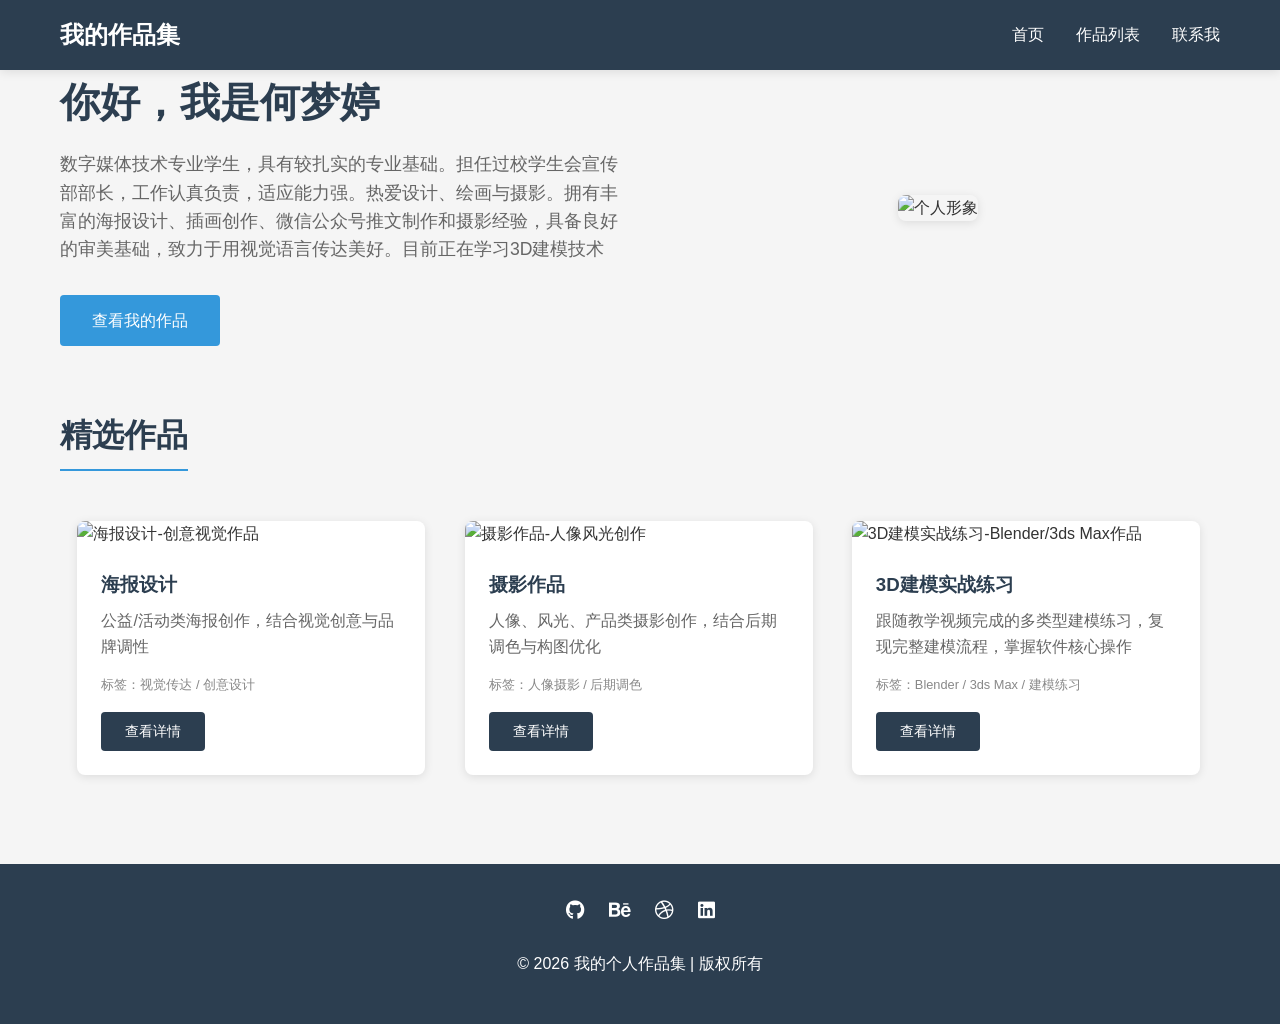
==== index.html @ 2df8d317 "上传作品集网站文件" ====
<!DOCTYPE html>
<html lang="zh-CN">
<head>
    <meta charset="UTF-8">
    <meta name="viewport" content="width=device-width, initial-scale=1.0">
    <title>个人作品集 - 首页</title>
    <link rel="stylesheet" href="css/style.css">
    <link rel="stylesheet" href="https://cdnjs.cloudflare.com/ajax/libs/font-awesome/6.4.0/css/all.min.css">
</head>
<body>
<!-- 导航栏 -->
<header>
    <div class="container">
        <nav class="navbar">
            <a href="index.html" class="logo">我的作品集</a>
            <ul class="nav-links">
                <li><a href="index.html">首页</a></li>
                <li><a href="works.html">作品列表</a></li>
                <li><a href="contact.html">联系我</a></li>
            </ul>
        </nav>
    </div>
</header>

<!-- 主内容区 -->
<main class="container">
    <section class="hero">
        <div class="hero-content">
            <h1>你好，我是何梦婷</h1>
            <p>数字媒体技术专业学生，具有较扎实的专业基础。担任过校学生会宣传部部长，工作认真负责，适应能力强。热爱设计、绘画与摄影。拥有丰富的海报设计、插画创作、微信公众号推文制作和摄影经验，具备良好的审美基础，致力于用视觉语言传达美好。目前正在学习3D建模技术</p>
            <a href="works.html" class="cta-btn">查看我的作品</a>
        </div>
        <div class="hero-img">
            <img src="/MyPortfolio/images/author.jpg" alt="个人形象">
        </div>
    </section>

    <section class="featured-works">
        <h2 class="section-title">精选作品</h2>
        <div class="works-container">
            <div class="work-card">
                <img src="/MyPortfolio/images/haibao/金陵诗韵.png" alt="海报设计-创意视觉作品">
                <div class="work-card-content">
                    <h3>海报设计</h3>
                    <p>公益/活动类海报创作，结合视觉创意与品牌调性</p>
                    <p class="small-text" style="font-size:0.8rem; color:#888;">标签：视觉传达 / 创意设计</p>
                    <a href="work-detail-poster.html" class="view-btn">查看详情</a>
                </div>
            </div>

            <div class="work-card">
                <img src="/MyPortfolio/images/sheying/威海天鹅湖.jpg" alt="摄影作品-人像风光创作">
                <div class="work-card-content">
                    <h3>摄影作品</h3>
                    <p>人像、风光、产品类摄影创作，结合后期调色与构图优化</p>
                    <p class="small-text" style="font-size:0.8rem; color:#888;">标签：人像摄影 / 后期调色</p>
                    <a href="work-detail-photography.html" class="view-btn">查看详情</a>
                </div>
            </div>

            <div class="work-card">
                <img src="/MyPortfolio/images/model_main.png" alt="3D建模实战练习-Blender/3ds Max作品">
                <div class="work-card-content">
                    <h3>3D建模实战练习</h3>
                    <p>跟随教学视频完成的多类型建模练习，复现完整建模流程，掌握软件核心操作</p>
                    <p class="small-text" style="font-size:0.8rem; color:#888;">标签：Blender / 3ds Max / 建模练习</p>
                    <a href="work-detail-model.html" class="view-btn">查看详情</a>
                </div>
            </div>
        </div>
    </section>
</main>

<!-- 页脚 -->
<footer>
    <div class="container">
        <div class="footer-content">
            <ul class="social-links">
                <li><a href="#"><i class="fab fa-github"></i></a></li>
                <li><a href="#"><i class="fab fa-behance"></i></a></li>
                <li><a href="#"><i class="fab fa-dribbble"></i></a></li>
                <li><a href="#"><i class="fab fa-linkedin"></i></a></li>
            </ul>
            <p>&copy; 2026 我的个人作品集 | 版权所有</p>
        </div>
    </div>
</footer>
</body>
</html>
---- css/style.css ----
/* ȫ����ʽ���� */
* {
    margin: 0;
    padding: 0;
    box-sizing: border-box;
    font-family: 'Segoe UI', Tahoma, Geneva, Verdana, sans-serif;
}

/* ȫ�ֱ��� */
:root {
    --primary-color: #2c3e50;
    --secondary-color: #3498db;
    --hover-color: #2980b9;
    --text-color: #333;
    --light-color: #f5f5f5;
    --white-color: #fff;
    --shadow: 0 2px 10px rgba(0,0,0,0.1);
}

/* ҳ�������ʽ */
body {
    color: var(--text-color);
    line-height: 1.6;
    background-color: var(--light-color);
}

.container {
    max-width: 1200px;
    margin: 0 auto;
    padding: 0 20px;
}

/* ��������ʽ */
header {
    background-color: var(--primary-color);
    padding: 1rem 0;
    position: sticky;
    top: 0;
    z-index: 100;
    box-shadow: var(--shadow);
}

.navbar {
    display: flex;
    justify-content: space-between;
    align-items: center;
}

.logo {
    color: var(--white-color);
    font-size: 1.5rem;
    font-weight: bold;
    text-decoration: none;
}

.nav-links {
    display: flex;
    list-style: none;
}

.nav-links li {
    margin-left: 2rem;
}

.nav-links a {
    color: var(--white-color);
    text-decoration: none;
    font-size: 1rem;
    transition: color 0.3s ease;
}

.nav-links a:hover {
    color: var(--secondary-color);
}

/* ����������ʽ */
main {
    padding: 4rem 0;
    min-height: calc(100vh - 180px);
}

.section-title {
    font-size: 2rem;
    margin-bottom: 2rem;
    color: var(--primary-color);
    border-bottom: 2px solid var(--secondary-color);
    padding-bottom: 0.5rem;
    display: inline-block;
}

/* ��ҳ��ʽ */
.hero {
    display: flex;
    align-items: center;
    justify-content: space-between;
    margin-bottom: 4rem;
}

.hero-content {
    flex: 1;
    padding-right: 2rem;
}

.hero-content h1 {
    font-size: 2.5rem;
    margin-bottom: 1rem;
    color: var(--primary-color);
}

.hero-content p {
    font-size: 1.1rem;
    margin-bottom: 2rem;
    color: #666;
}

.cta-btn {
    display: inline-block;
    padding: 0.8rem 2rem;
    background-color: var(--secondary-color);
    color: var(--white-color);
    text-decoration: none;
    border-radius: 4px;
    transition: background-color 0.3s ease;
}

.cta-btn:hover {
    background-color: var(--hover-color);
}

.hero-img {
    flex: 1;
    text-align: center;
}

.hero-img img {
    max-width: 400px;
    border-radius: 8px;
    box-shadow: var(--shadow);
}

.featured-works {
    margin-top: 4rem;
}

.work-card {
    display: inline-block;
    width: 30%;
    margin: 1.5%;
    background-color: var(--white-color);
    border-radius: 8px;
    box-shadow: var(--shadow);
    overflow: hidden;
    transition: transform 0.3s ease;
}

.work-card:hover {
    transform: translateY(-5px);
}

/* �Ż���Ʒ��ƬͼƬ */
.work-card img {
    width: 100%;
    height: 220px; /* ��߸߶ȣ�չʾ������ */
    object-fit: cover;
    transition: transform 0.3s ease;
}

.work-card:hover img {
    transform: scale(1.02);
}

.work-card-content {
    padding: 1.5rem;
}

.work-card h3 {
    margin-bottom: 0.5rem;
    color: var(--primary-color);
}

.work-card p {
    color: #666;
    margin-bottom: 1rem;
}

.view-btn {
    display: inline-block;
    padding: 0.5rem 1.5rem;
    background-color: var(--primary-color);
    color: var(--white-color);
    text-decoration: none;
    border-radius: 4px;
    font-size: 0.9rem;
    transition: background-color 0.3s ease;
}

.view-btn:hover {
    background-color: #1a252f;
}

/* ��Ʒ�б�ҳ��ʽ */
.works-grid {
    display: flex;/* ����Flex���Բ��֣�����Ԫ�أ�work-card���������� */
    flex-wrap: wrap;/* ���ģ���Ԫ�س�����������ʱ�Զ����У��������п�Ƭ�ἷ��һ�� */
    gap: 2rem;
}

.works-grid .work-card {
    width: calc(33.333% - 1.333rem);/* ���ģ�����ÿ����Ƭ�Ŀ��ȣ���֤ÿ��3�� */
    margin: 0;
}

/* ��Ʒ����ҳ��ʽ */
.work-detail {
    display: flex;
    gap: 3rem;
    background-color: var(--white-color);
    padding: 2rem;
    border-radius: 8px;
    box-shadow: var(--shadow);
}

.work-detail-img {
    flex: 1;
}

.work-detail-img img {
    width: 100%;
    border-radius: 8px;
    box-shadow: var(--shadow);
}

.work-detail-content {
    flex: 1;
}

.work-detail-content h2 {
    font-size: 2rem;
    margin-bottom: 1rem;
    color: var(--primary-color);
}

.work-detail-content .category {
    display: inline-block;
    padding: 0.3rem 1rem;
    background-color: var(--secondary-color);
    color: var(--white-color);
    border-radius: 20px;
    font-size: 0.9rem;
    margin-bottom: 1.5rem;
}

.work-detail-content p {
    margin-bottom: 1.5rem;
    line-height: 1.8;
}

/* ========== �����Ż�������ͼƬ������ʽ ========== */
/* ��ƷͼƬ������ʽ���޸�����ͼ��ʾ��ȫ�� */
.work-gallery {
    margin: 2rem 0;
}

.gallery-title {
    font-size: 1.5rem;
    color: var(--primary-color);
    margin-bottom: 1rem;
}

.gallery-grid {
    display: grid;
    grid-template-columns: repeat(auto-fit, minmax(280px, 1fr));
    gap: 1.5rem;
    margin-top: 1rem;
}

.gallery-item {
    border-radius: 8px;
    overflow: hidden;
    cursor: pointer;
    position: relative;
    height: 280px;
    transition: all 0.3s ease;
    background-color: #f5f5f5;
}

.gallery-item img {
    width: 100%;
    height: 100%;
    object-fit: contain; /* ���ģ�������ʾ����ͼ�����ü� */
    object-position: center;
    transition: transform 0.3s ease;
}

.gallery-item:hover img {
    transform: scale(1.05);
}

.gallery-item .caption {
    position: absolute;
    bottom: 0;
    left: 0;
    right: 0;
    padding: 0.8rem;
    background: linear-gradient(transparent, rgba(0,0,0,0.7));
    color: white;
    font-size: 0.9rem;
    opacity: 0;
    transition: opacity 0.3s ease;
}

.gallery-item:hover .caption {
    opacity: 1;
}

/* ����ҳ��ͼ��ʽ�Ż����޸�����ͼ��ʾ��ȫ�� */
.main-work-img {
    width: 100%;
    max-height: 70vh; /* �������߶ȣ�����ռ����Ļ */
    object-fit: contain; /* ���ģ�������ʾ����ͼ */
    object-position: center;
    border-radius: 8px;
    box-shadow: var(--shadow);
    margin-bottom: 2rem;
    cursor: pointer;
    background-color: #f5f5f5;
    overflow-y: auto; /* ����ͼ������� */
}

/* ͼƬԤ�����֣��Ż�����ͼԤ���� */
.img-preview-overlay {
    position: fixed;
    top: 0;
    left: 0;
    right: 0;
    bottom: 0;
    background: rgba(0,0,0,0.9);
    display: none;
    justify-content: center;
    align-items: center;
    z-index: 999;
    padding: 2rem;
}

.img-preview-content {
    max-width: 95%;
    max-height: 95%;
}

.img-preview-content img {
    max-width: 100%;
    max-height: 90vh; /* Ԥ��ͼ��������Ļ�߶� */
    object-fit: contain; /* ���ģ�Ԥ��ʱ������ʾ����ͼ */
    border-radius: 8px;
}

.close-preview {
    position: absolute;
    top: 2rem;
    right: 2rem;
    color: white;
    font-size: 2rem;
    cursor: pointer;
    z-index: 1000;
}

/* ��ϵҳ��ʽ */
.contact-container {
    display: flex;
    gap: 3rem;
}

.contact-info {
    flex: 1;
}

.contact-info .info-item {
    display: flex;
    align-items: center;
    margin-bottom: 2rem;
}

.info-item i {
    font-size: 1.5rem;
    color: var(--secondary-color);
    margin-right: 1rem;
}

.info-item h3 {
    margin-bottom: 0.5rem;
    color: var(--primary-color);
}

.info-item p {
    color: #666;
}

.contact-form {
    flex: 1;
    background-color: var(--white-color);
    padding: 2rem;
    border-radius: 8px;
    box-shadow: var(--shadow);
}

.form-group {
    margin-bottom: 1.5rem;
}

.form-group label {
    display: block;
    margin-bottom: 0.5rem;
    color: var(--primary-color);
    font-weight: 500;
}

.form-group input,
.form-group textarea {
    width: 100%;
    padding: 0.8rem;
    border: 1px solid #ddd;
    border-radius: 4px;
    font-size: 1rem;
    transition: border-color 0.3s ease;
}

.form-group input:focus,
.form-group textarea:focus {
    outline: none;
    border-color: var(--secondary-color);
}

.submit-btn {
    padding: 0.8rem 2rem;
    background-color: var(--secondary-color);
    color: var(--white-color);
    border: none;
    border-radius: 4px;
    font-size: 1rem;
    cursor: pointer;
    transition: background-color 0.3s ease;
}

.submit-btn:hover {
    background-color: var(--hover-color);
}

/* ҳ����ʽ */
footer {
    background-color: var(--primary-color);
    color: var(--white-color);
    padding: 2rem 0;
    text-align: center;
    margin-top: 4rem;
}

.footer-content {
    margin-bottom: 1rem;
}

.social-links {
    list-style: none;
    display: flex;
    justify-content: center;
    gap: 1.5rem;
    margin-bottom: 1.5rem;
}

.social-links a {
    color: var(--white-color);
    font-size: 1.2rem;
    transition: color 0.3s ease;
}

.social-links a:hover {
    color: var(--secondary-color);
}

/* ��Ӧʽ��ʽ */
@media (max-width: 768px) {
    .hero {
        flex-direction: column;
        text-align: center;
    }

    .hero-content {
        padding-right: 0;
        margin-bottom: 2rem;
    }

    .work-card {
        width: 45%;
    }

    .works-grid .work-card {
        width: calc(50% - 1rem);
    }

    .work-detail,
    .contact-container {
        flex-direction: column;
    }

    /* �ƶ���ͼƬ���� */
    .gallery-grid {
        grid-template-columns: repeat(auto-fill, minmax(150px, 1fr));
    }

    .gallery-item {
        height: 220px;
    }

    .main-work-img {
        max-height: 50vh; /* �ƶ��˽�����ͼ�߶� */
    }

    .close-preview {
        top: 1rem;
        right: 1rem;
        font-size: 1.5rem;
    }
}

@media (max-width: 480px) {
    .navbar {
        flex-direction: column;
    }

    .nav-links {
        flex-direction: column;
        text-align: center;
        margin-top: 1rem;
    }

    .nav-links li {
        margin: 0.5rem 0;
    }

    .work-card {
        width: 100%;
    }

    .works-grid .work-card {
        width: 100%;
    }

    .hero-img img {
        max-width: 100%;
    }

    /* С��ͼƬ���� */
    .gallery-grid {
        grid-template-columns: repeat(auto-fill, minmax(100%, 1fr));
    }

    .gallery-item {
        height: 200px;
    }
}
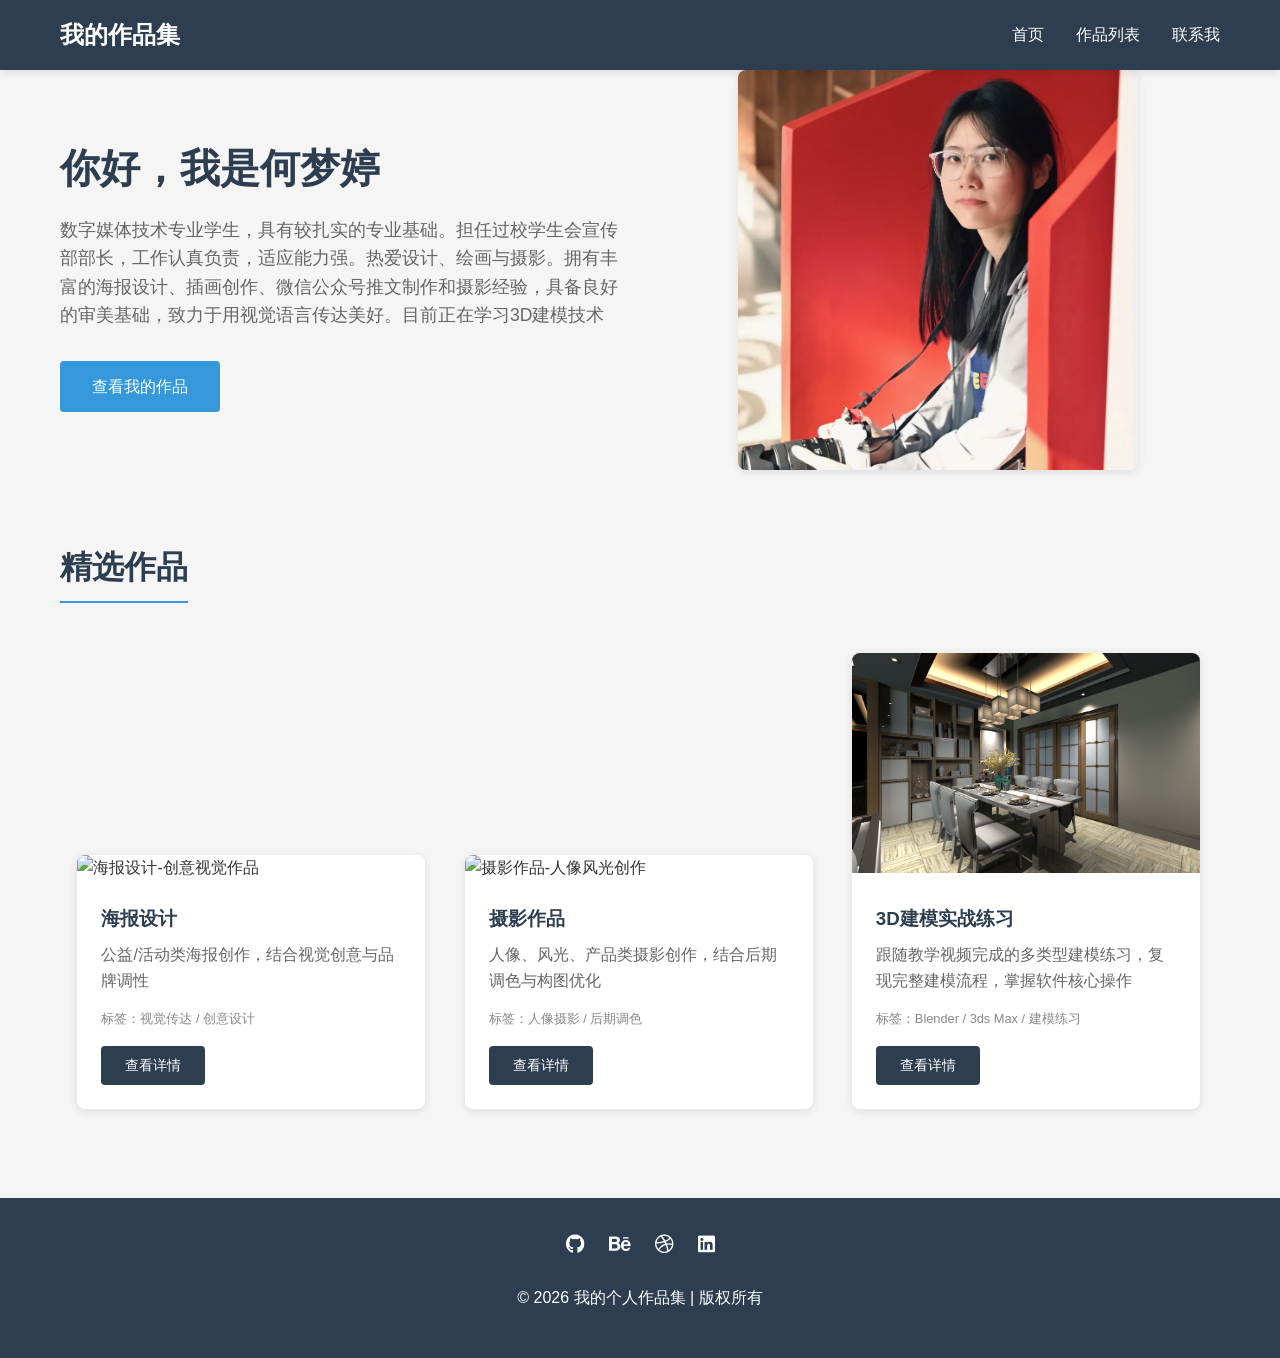
==== commit fe7a90a3: "Update index.html" ====
--- a/index.html
+++ b/index.html
@@ -31,7 +31,7 @@
             <a href="works.html" class="cta-btn">查看我的作品</a>
         </div>
         <div class="hero-img">
-            <img src="/MyPortfolio/images/author.jpg" alt="个人形象">
+            <img src="author.jpg" alt="个人形象">
         </div>
     </section>
 
@@ -39,7 +39,7 @@
         <h2 class="section-title">精选作品</h2>
         <div class="works-container">
             <div class="work-card">
-                <img src="/MyPortfolio/images/haibao/金陵诗韵.png" alt="海报设计-创意视觉作品">
+                <img src="haibao/金陵诗韵.png" alt="海报设计-创意视觉作品">
                 <div class="work-card-content">
                     <h3>海报设计</h3>
                     <p>公益/活动类海报创作，结合视觉创意与品牌调性</p>
@@ -49,7 +49,7 @@
             </div>
 
             <div class="work-card">
-                <img src="/MyPortfolio/images/sheying/威海天鹅湖.jpg" alt="摄影作品-人像风光创作">
+                <img src="sheying/威海天鹅湖.jpg" alt="摄影作品-人像风光创作">
                 <div class="work-card-content">
                     <h3>摄影作品</h3>
                     <p>人像、风光、产品类摄影创作，结合后期调色与构图优化</p>
@@ -59,7 +59,7 @@
             </div>
 
             <div class="work-card">
-                <img src="/MyPortfolio/images/model_main.png" alt="3D建模实战练习-Blender/3ds Max作品">
+                <img src="model_main.png" alt="3D建模实战练习-Blender/3ds Max作品">
                 <div class="work-card-content">
                     <h3>3D建模实战练习</h3>
                     <p>跟随教学视频完成的多类型建模练习，复现完整建模流程，掌握软件核心操作</p>
@@ -86,4 +86,4 @@
     </div>
 </footer>
 </body>
-</html>+</html>
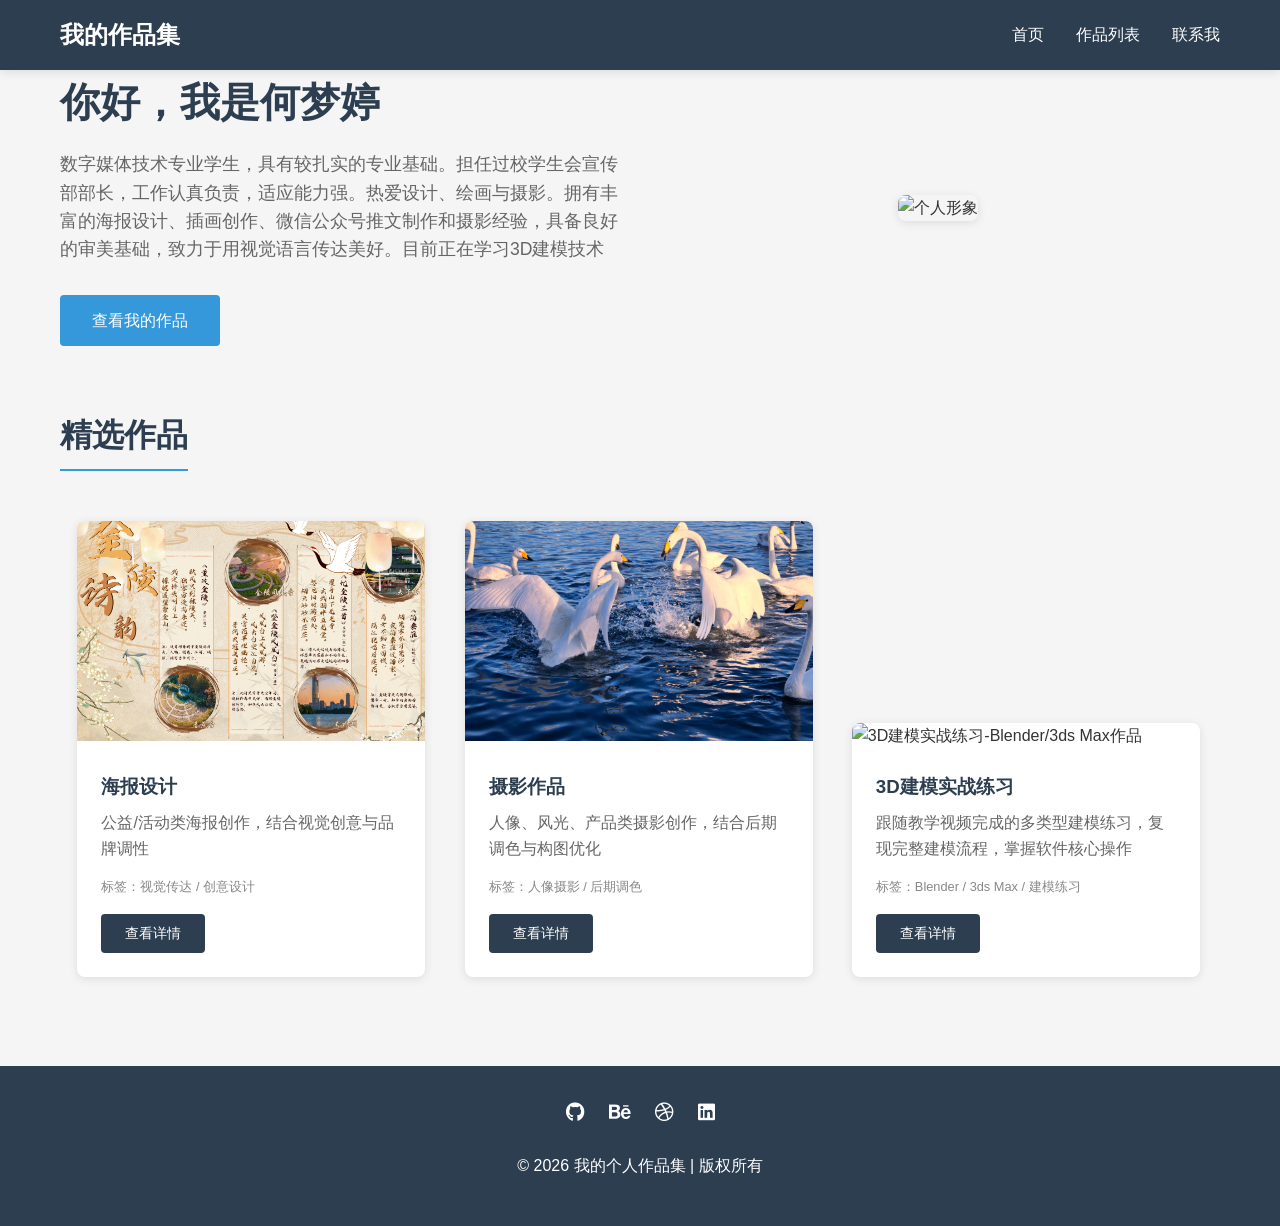
==== commit dd98800b: "页面" ====
--- a/index.html
+++ b/index.html
@@ -31,7 +31,7 @@
             <a href="works.html" class="cta-btn">查看我的作品</a>
         </div>
         <div class="hero-img">
-            <img src="author.jpg" alt="个人形象">
+            <img src="author.webp" alt="个人形象">
         </div>
     </section>
 
@@ -59,7 +59,7 @@
             </div>
 
             <div class="work-card">
-                <img src="model_main.png" alt="3D建模实战练习-Blender/3ds Max作品">
+                <img src="model_main.webp" alt="3D建模实战练习-Blender/3ds Max作品">
                 <div class="work-card-content">
                     <h3>3D建模实战练习</h3>
                     <p>跟随教学视频完成的多类型建模练习，复现完整建模流程，掌握软件核心操作</p>
